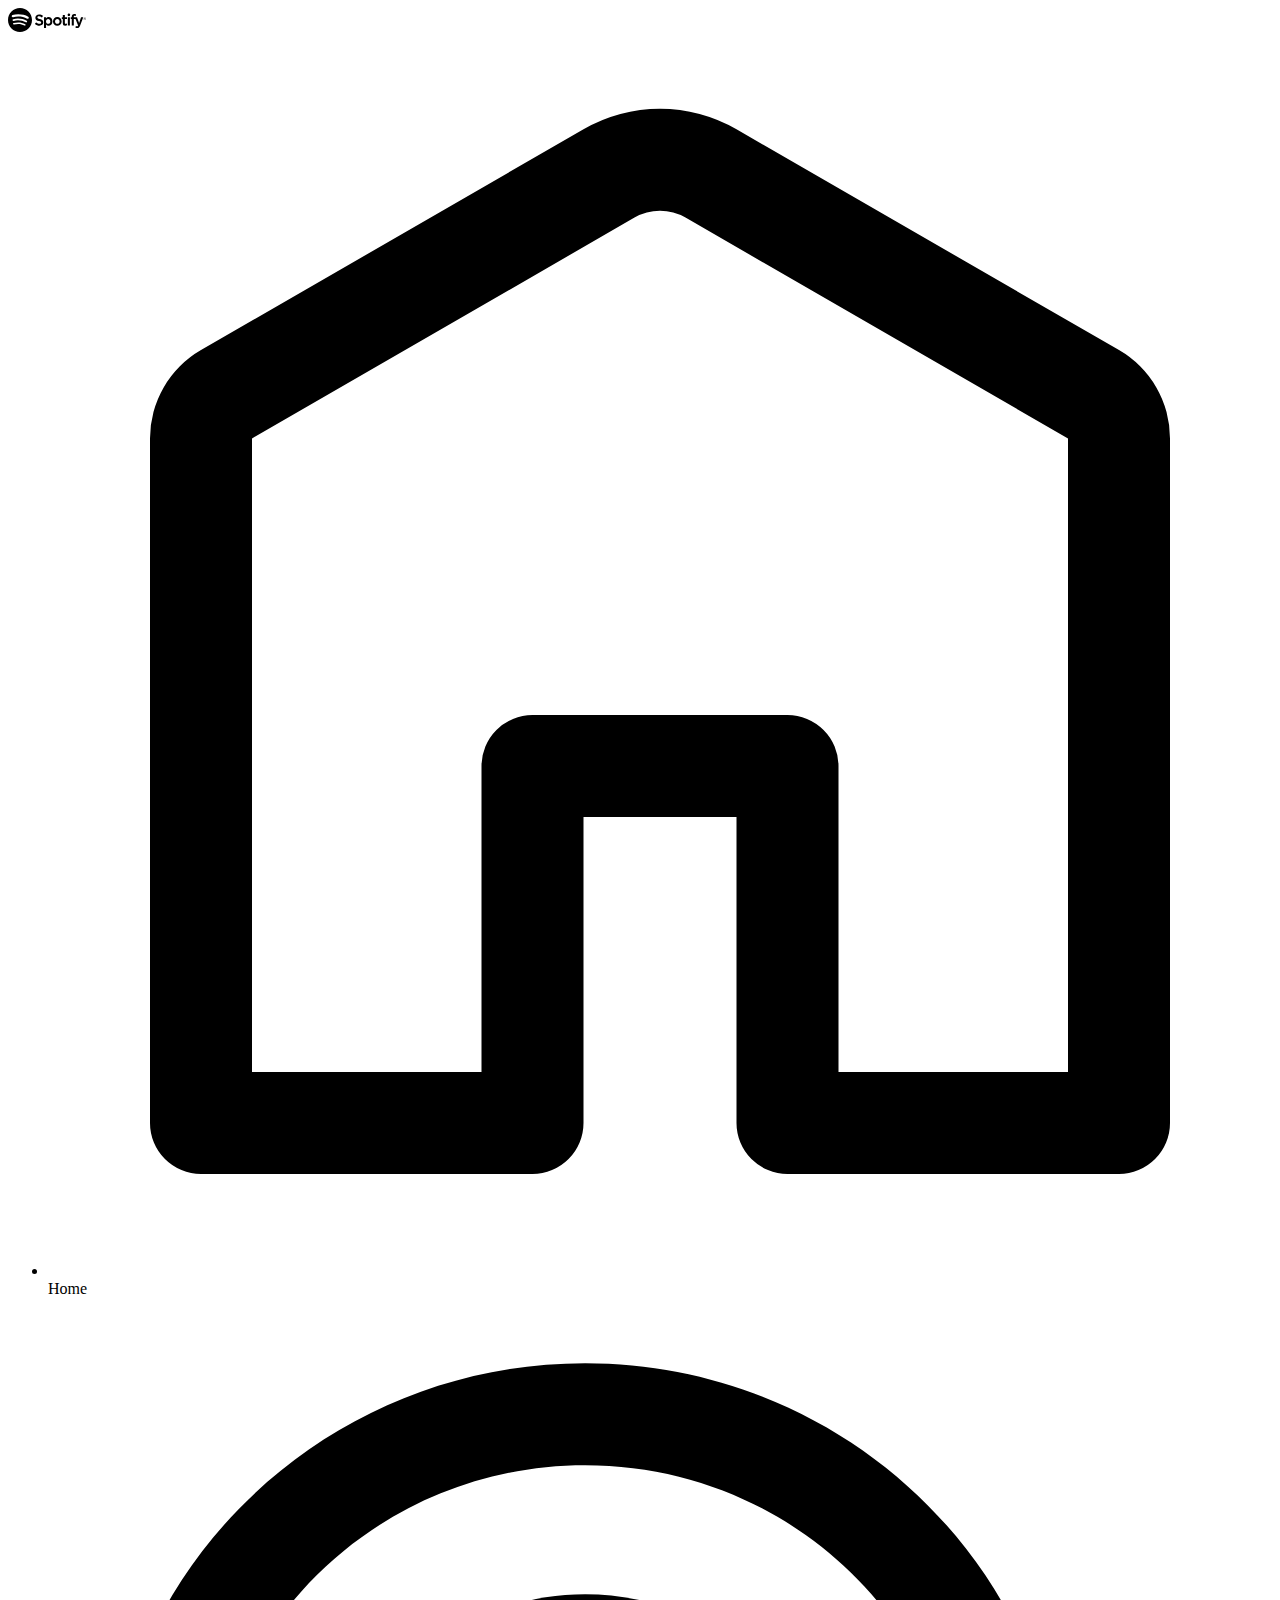
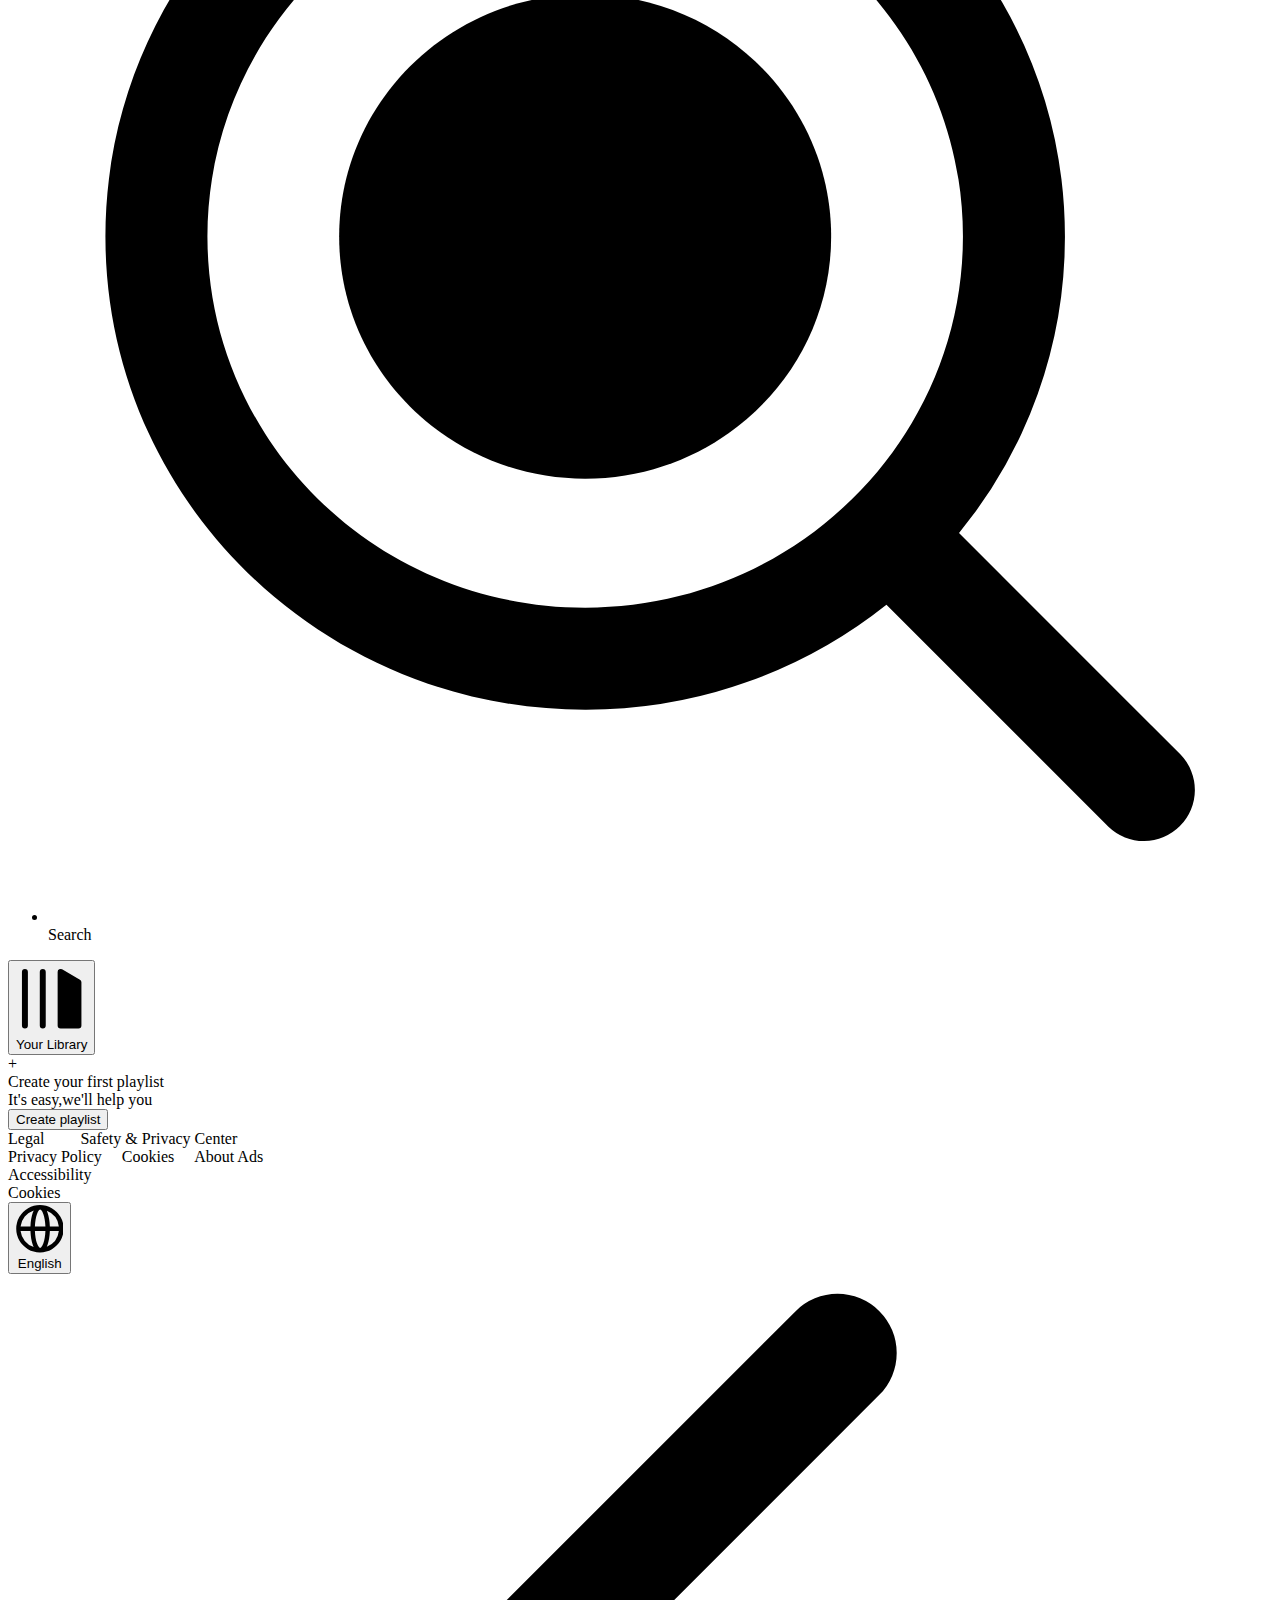
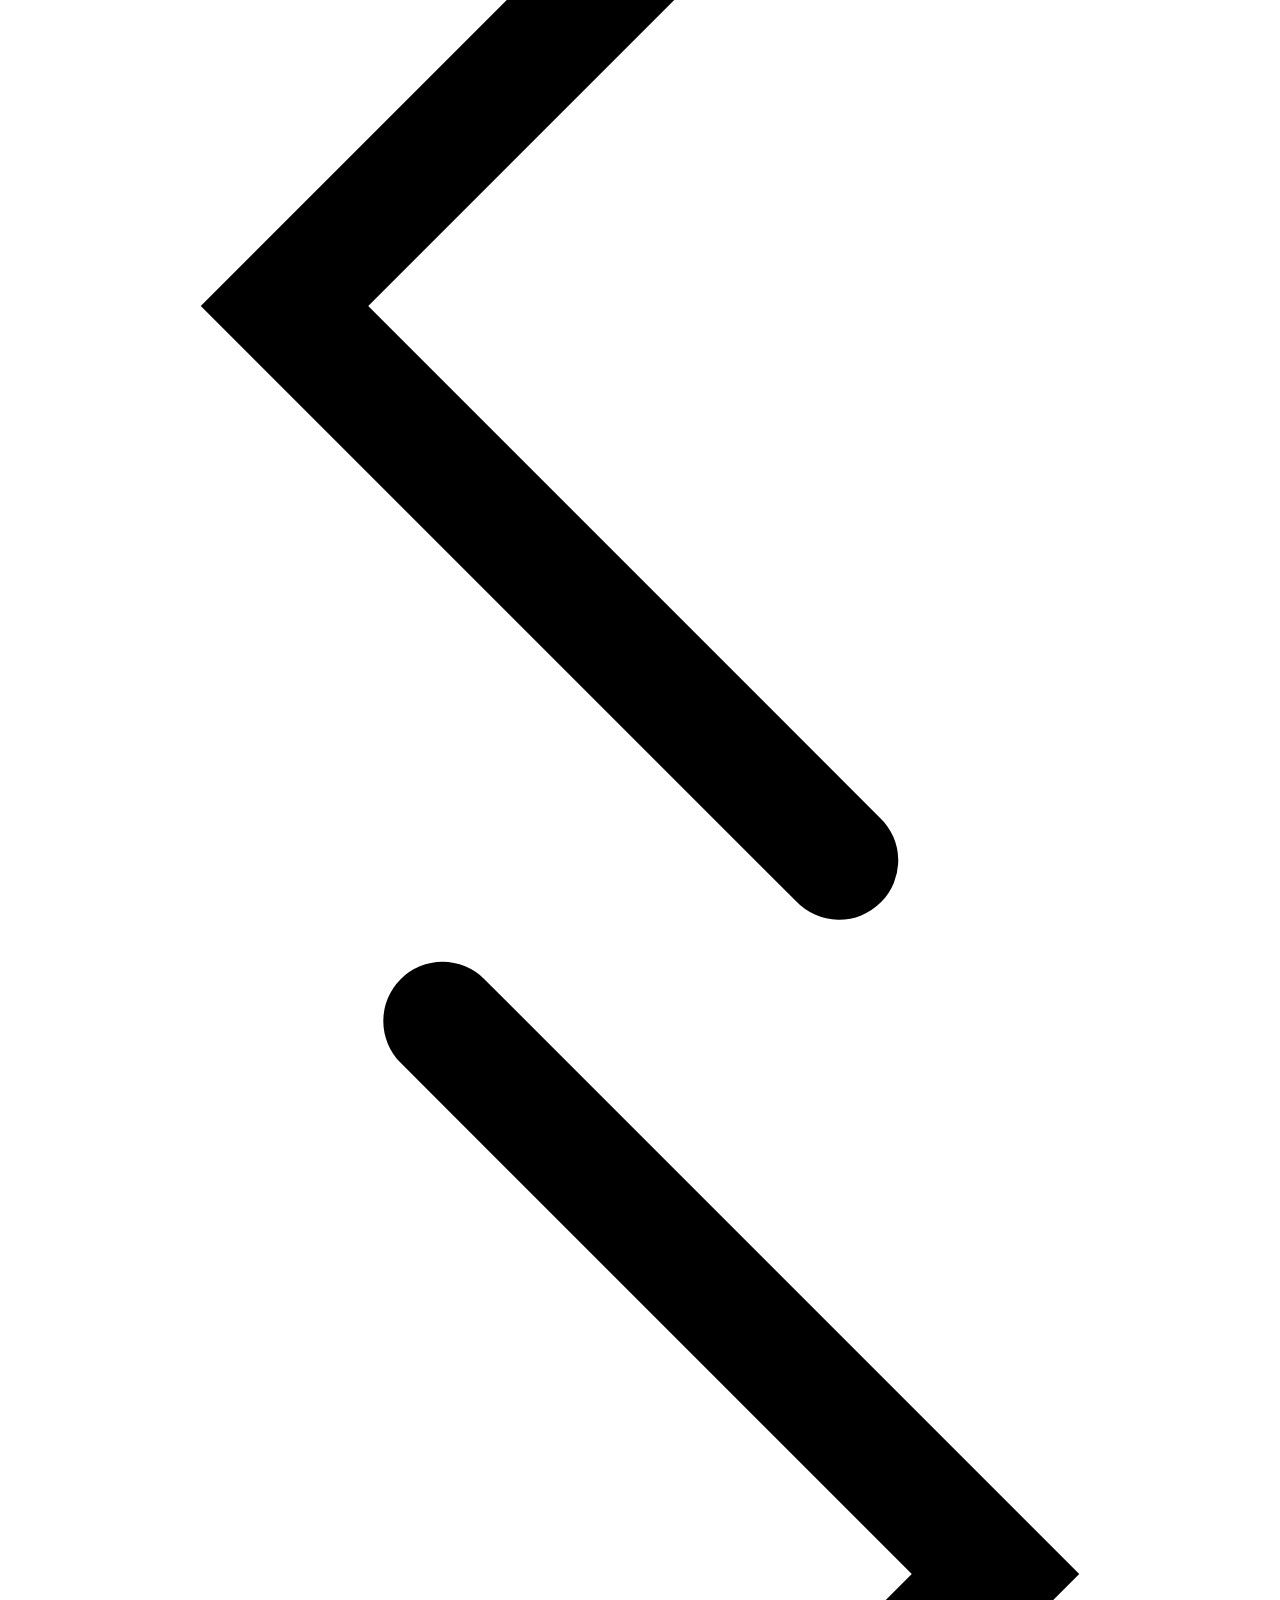
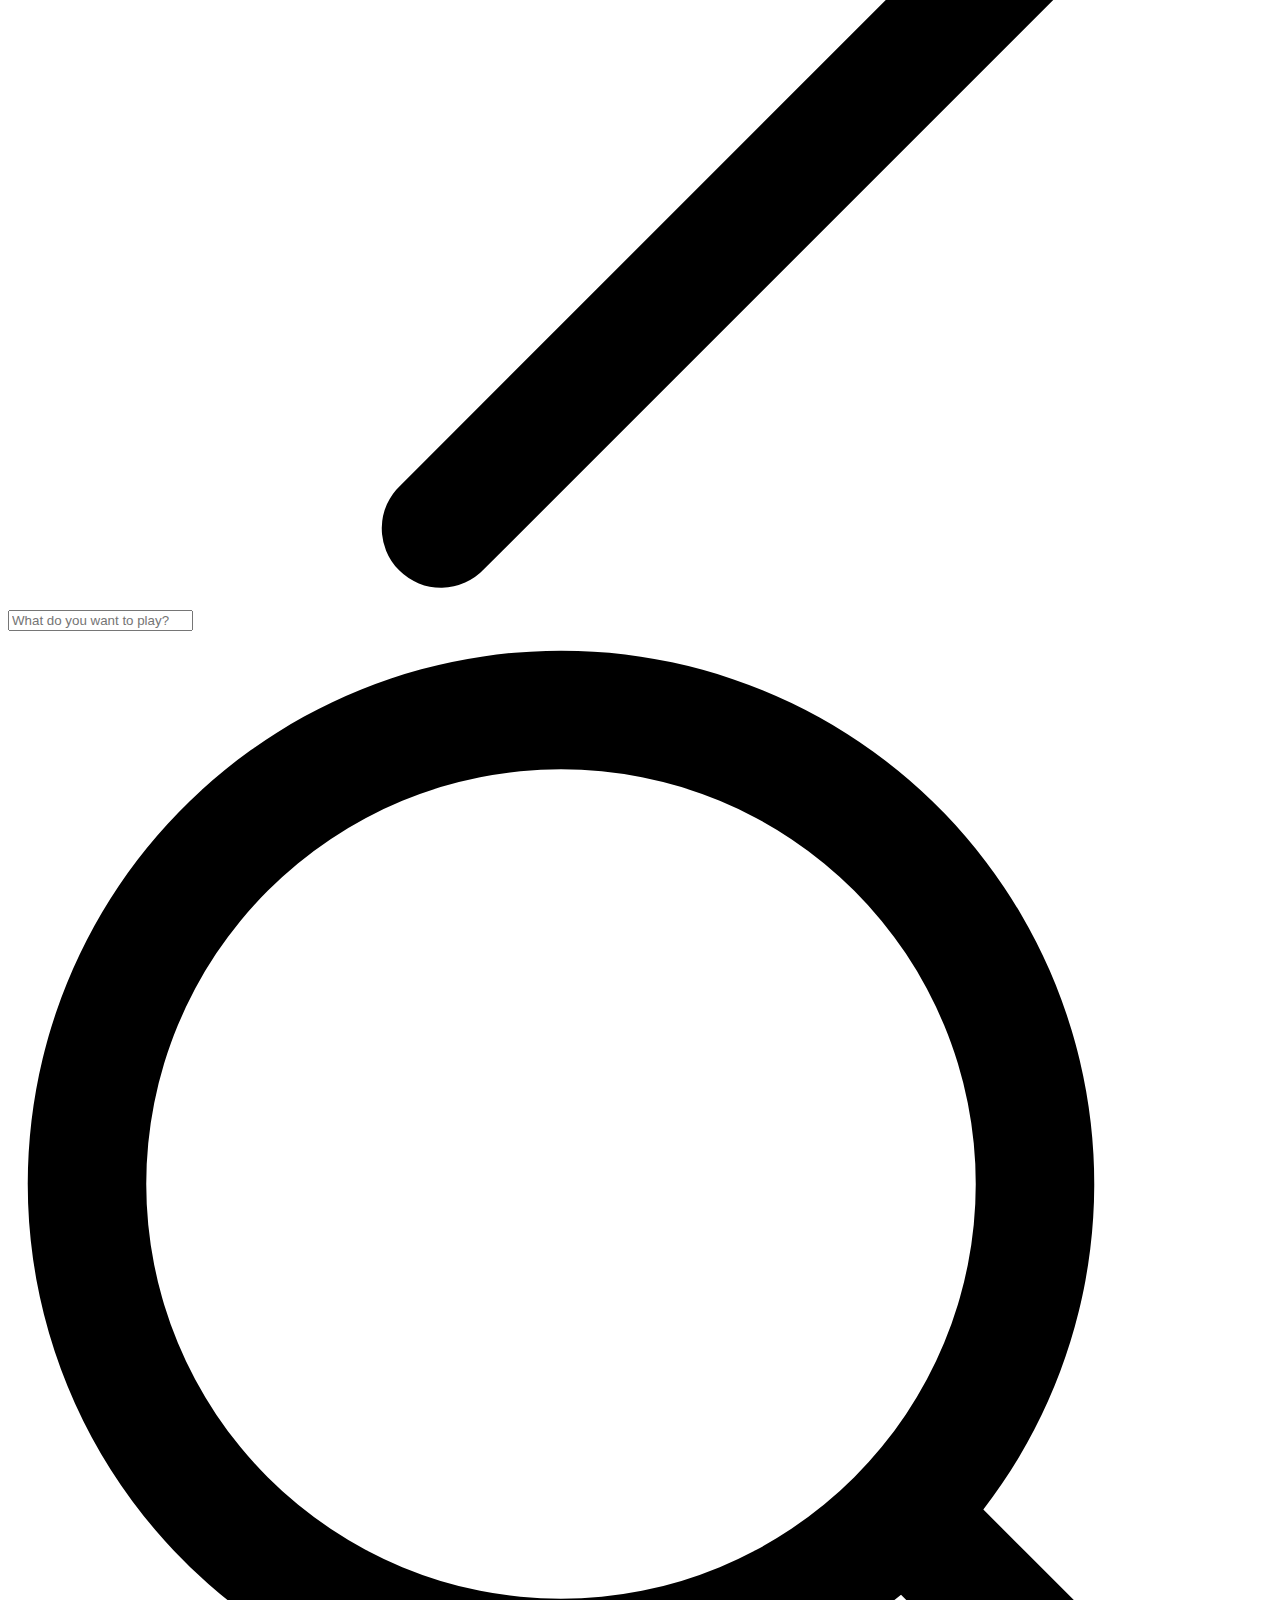
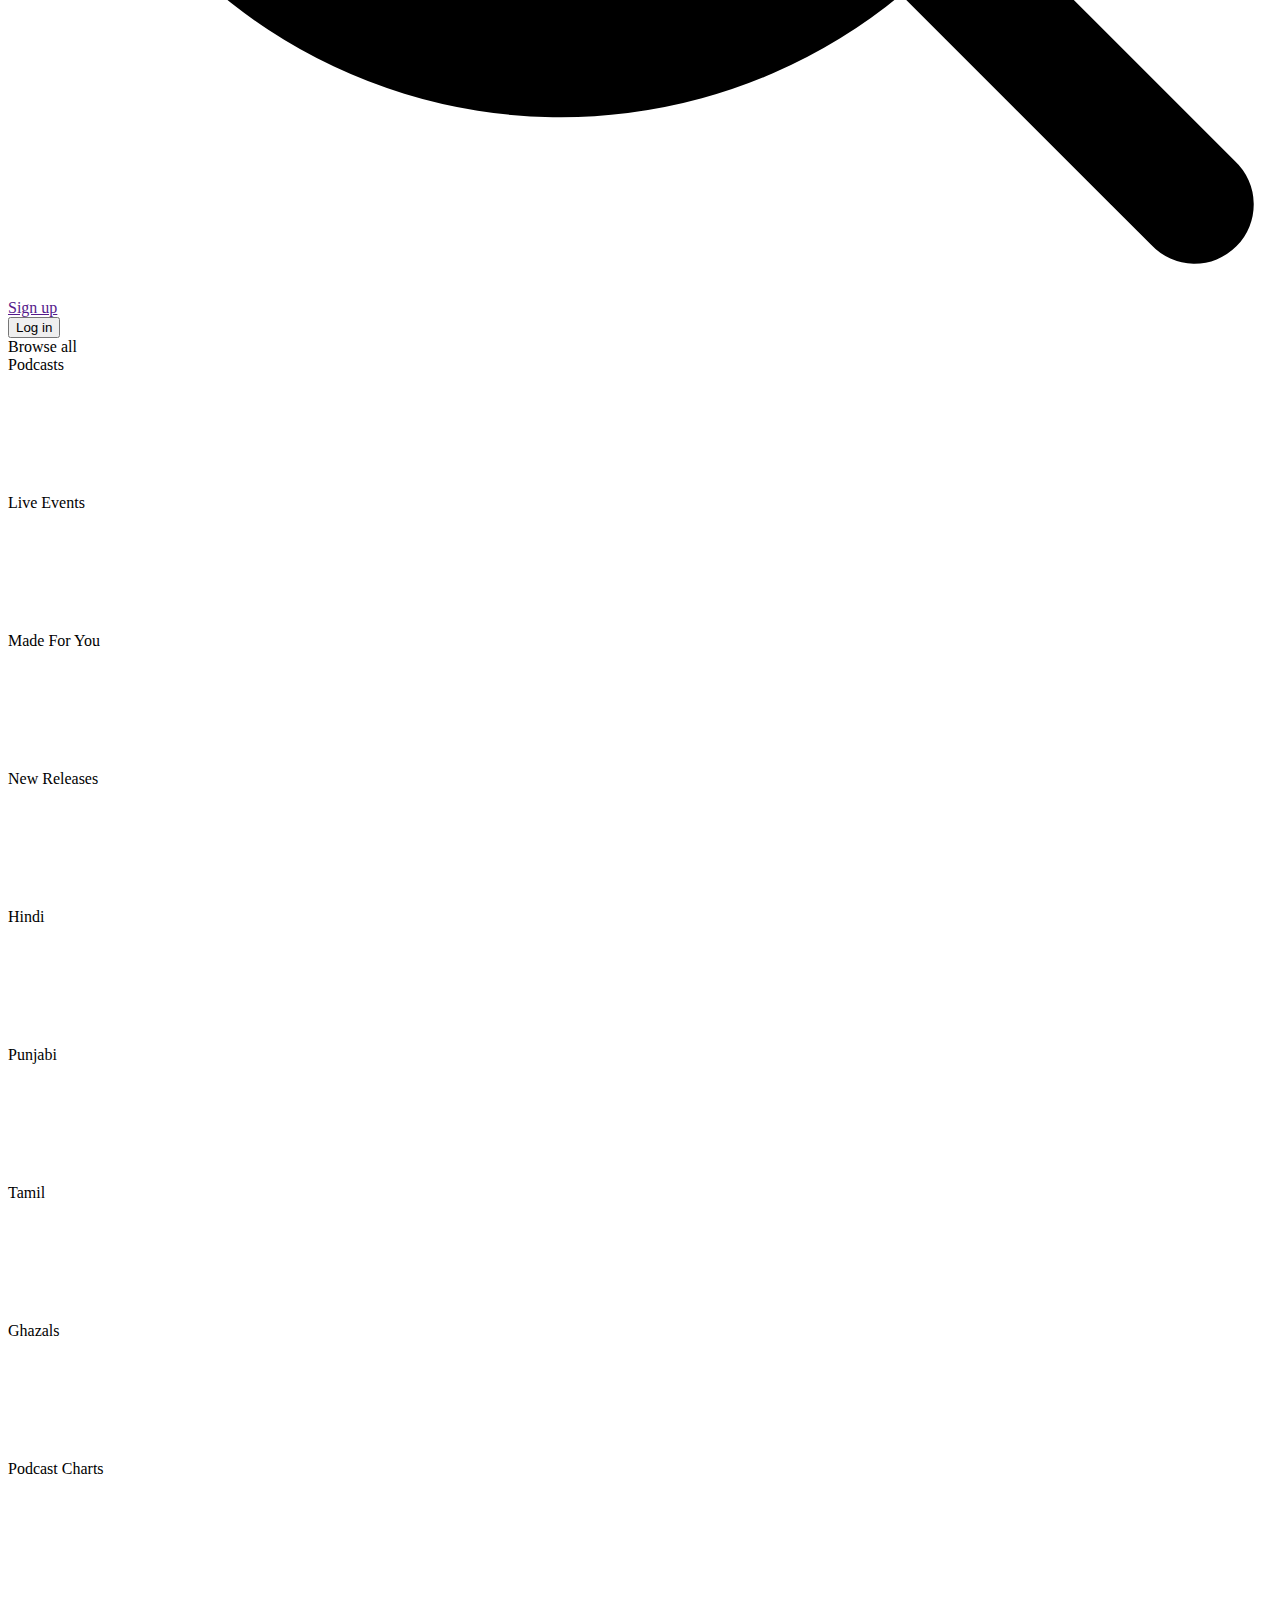
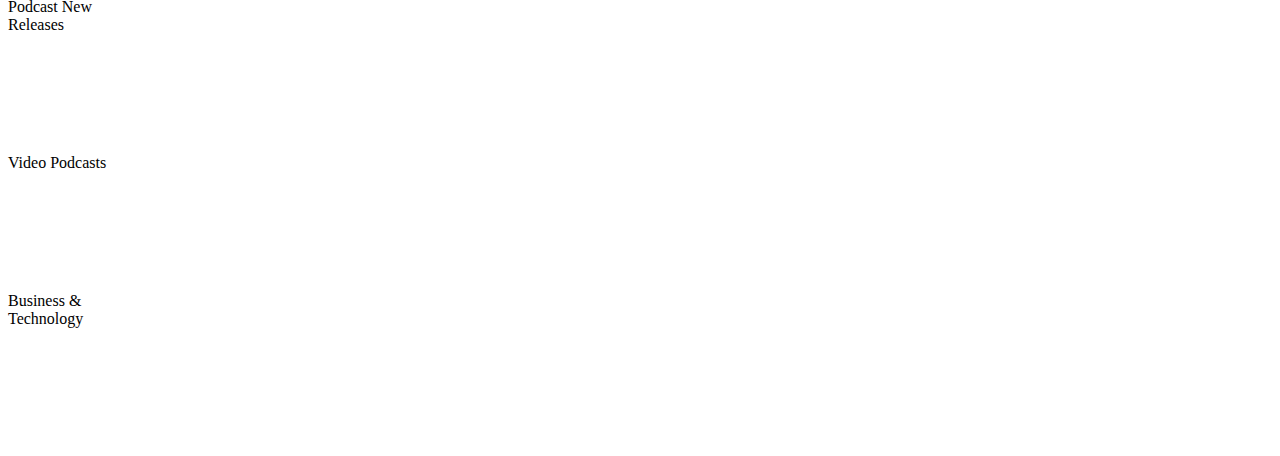
==== index.html @ 62b2692e "Update and rename spotify.html to index.html" ====
<!DOCTYPE html>
<html lang="en">
<head>
  <meta charset="UTF-8">
  <meta name="viewport" content="width=device-width, initial-scale=1.0">
  <title>Spotify - Search</title>
  <link rel="stylesheet" href="spotify.css">
  <link rel="icon" href="https://open.spotifycdn.com/cdn/images/favicon32.b64ecc03.png">
</head>
<body>
  <div class="main">
    <div class="main1">
      <div class="home">
        <div class="h1"><svg role="img" viewBox="0 0 78 24" aria-label="Spotify" aria-hidden="false" height="24" data-encore-id="logoSpotify" class="Svg-sc-6c3c1v-0 dDJltW"><title>Spotify</title><path d="M31.8234 11.0782C29.8042 10.5836 29.4444 10.2376 29.4444 9.50832C29.4444 8.8202 30.077 8.35677 31.0159 8.35677C31.9262 8.35677 32.8296 8.70885 33.7765 9.43308C33.8051 9.45515 33.8407 9.46318 33.8763 9.45816C33.8937 9.45541 33.9104 9.4491 33.9253 9.43962C33.9403 9.43013 33.9532 9.41767 33.9633 9.40299L34.9496 7.97659C34.9691 7.9483 34.9774 7.91361 34.9728 7.87941C34.9682 7.84522 34.9511 7.81402 34.9249 7.79203C33.7982 6.86416 32.5291 6.41378 31.0456 6.41378C28.8653 6.41378 27.3422 7.75591 27.3422 9.67684C27.3422 11.7372 28.6567 12.4654 30.927 13.0292C32.8592 13.4856 33.1854 13.8688 33.1854 14.5529C33.1854 15.3102 32.5262 15.7817 31.4647 15.7817C30.2855 15.7817 29.3239 15.3744 28.2485 14.4185C28.2354 14.4066 28.22 14.3975 28.2033 14.3918C28.1866 14.3861 28.169 14.3839 28.1515 14.3853C28.1339 14.3867 28.1168 14.3917 28.1012 14.4C28.0856 14.4083 28.0719 14.4197 28.0607 14.4335L26.9547 15.7837C26.9322 15.8106 26.921 15.8454 26.9234 15.8806C26.9258 15.9158 26.9416 15.9487 26.9676 15.9722C28.2199 17.1188 29.7587 17.7236 31.4192 17.7236C33.7695 17.7236 35.2877 16.4066 35.2877 14.3683C35.2877 12.645 34.2845 11.6921 31.8234 11.0782ZM42.31 13.3873C42.31 14.8418 41.4363 15.8579 40.185 15.8579C38.9496 15.8579 38.0165 14.7966 38.0165 13.3873C38.0165 11.9789 38.9486 10.9177 40.186 10.9177C41.4165 10.9177 42.31 11.9559 42.31 13.3873ZM40.6041 9.03385C39.5861 9.03385 38.7499 9.44613 38.061 10.2897V9.3408C38.0613 9.30506 38.0476 9.27066 38.023 9.2451C37.9984 9.21955 37.9648 9.20491 37.9296 9.20438H36.1209C36.1033 9.20451 36.086 9.20814 36.0699 9.21507C36.0537 9.222 36.0391 9.23208 36.0268 9.24475C36.0145 9.25742 36.0048 9.27242 35.9982 9.2889C35.9916 9.30538 35.9883 9.32302 35.9884 9.3408V19.8873C35.9884 19.9626 36.0477 20.0237 36.1209 20.0237H37.9296C37.9648 20.0232 37.9984 20.0086 38.023 19.983C38.0476 19.9575 38.0613 19.9231 38.061 19.8873V16.5581C38.7509 17.3515 39.5861 17.7387 40.6041 17.7387C42.4968 17.7387 44.4123 16.2441 44.4123 13.3873C44.4123 10.5295 42.4968 9.03385 40.6041 9.03385ZM49.3235 15.8729C48.0267 15.8729 47.0502 14.8046 47.0502 13.3873C47.0502 11.9649 47.9931 10.9317 49.2938 10.9317C50.5985 10.9317 51.5819 12.001 51.5819 13.4194C51.5819 14.8408 50.6331 15.8729 49.3235 15.8729ZM49.3235 9.03486C46.8862 9.03486 44.9766 10.9608 44.9766 13.4184C44.9766 15.8499 46.8733 17.7557 49.2938 17.7557C51.739 17.7557 53.6545 15.8368 53.6545 13.3873C53.6545 10.9468 51.7529 9.03385 49.3235 9.03385V9.03486ZM58.8592 9.20438H56.8697V7.11795C56.8699 7.10013 56.8667 7.08243 56.8601 7.06589C56.8536 7.04935 56.8439 7.0343 56.8316 7.0216C56.8192 7.00891 56.8046 6.99883 56.7884 6.99195C56.7722 6.98507 56.7548 6.98152 56.7372 6.98153H54.9285C54.8935 6.98205 54.86 6.99655 54.8354 7.02189C54.8108 7.04723 54.797 7.08137 54.797 7.11694V9.20438H53.9273C53.9098 9.20451 53.8925 9.20815 53.8764 9.21509C53.8604 9.22203 53.8458 9.23213 53.8336 9.24481C53.8213 9.25749 53.8117 9.2725 53.8052 9.28898C53.7988 9.30545 53.7956 9.32306 53.7958 9.3408V10.9357C53.7958 11.0099 53.8551 11.0711 53.9273 11.0711H54.797V15.1969C54.797 16.864 55.6055 17.7096 57.2008 17.7096C57.8491 17.7096 58.3868 17.5722 58.8948 17.2763C58.9152 17.2644 58.9322 17.2474 58.944 17.2268C58.9558 17.2061 58.962 17.1827 58.962 17.1589V15.6402C58.962 15.6171 58.9561 15.5944 58.9451 15.5743C58.934 15.5541 58.9181 15.5371 58.8988 15.5249C58.8797 15.5128 58.8578 15.5059 58.8353 15.5048C58.8128 15.5038 58.7904 15.5086 58.7703 15.5188C58.4214 15.6994 58.0853 15.7817 57.7088 15.7817C57.1286 15.7817 56.8687 15.5108 56.8687 14.906V11.0701H58.8592C58.8768 11.07 58.8941 11.0664 58.9102 11.0594C58.9264 11.0525 58.941 11.0424 58.9533 11.0298C58.9656 11.0171 58.9753 11.0021 58.9819 10.9856C58.9885 10.9691 58.9918 10.9515 58.9917 10.9337V9.33879C58.9918 9.32106 58.9885 9.30347 58.9819 9.28705C58.9753 9.27062 58.9655 9.25569 58.9532 9.2431C58.9409 9.23051 58.9263 9.22052 58.9101 9.2137C58.894 9.20689 58.8767 9.20338 58.8592 9.20338V9.20438ZM65.7926 9.21241V8.95662C65.7926 8.20229 66.0743 7.86525 66.7069 7.86525C67.0834 7.86525 67.3869 7.94249 67.7259 8.05885C67.7458 8.06532 67.7669 8.06688 67.7876 8.06339C67.8082 8.0599 67.8277 8.05146 67.8445 8.03879C67.8617 8.02619 67.8757 8.0096 67.8853 7.99041C67.8949 7.97122 67.8999 7.94998 67.8998 7.92845V6.36563C67.9001 6.33654 67.891 6.30815 67.8741 6.28466C67.8572 6.26118 67.8333 6.24384 67.8059 6.23523C67.3194 6.08322 66.8126 6.00877 66.3036 6.01455C64.6333 6.01455 63.7497 6.97952 63.7497 8.80314V9.19635H62.8809C62.8457 9.19662 62.812 9.211 62.7872 9.23637C62.7624 9.26174 62.7485 9.29603 62.7485 9.33177V10.9347C62.7485 11.0099 62.8078 11.0711 62.8809 11.0711H63.7507V17.4348C63.7507 17.51 63.809 17.5702 63.8821 17.5702H65.6908C65.763 17.5702 65.8223 17.51 65.8223 17.4348V11.0701H67.5114L70.098 17.4317C69.8044 18.1008 69.5148 18.2342 69.1214 18.2342C68.8022 18.2342 68.4671 18.1359 68.1232 17.9433C68.1073 17.9346 68.0898 17.9292 68.0718 17.9275C68.0538 17.9257 68.0357 17.9277 68.0184 17.9333C68.0012 17.9395 67.9854 17.9491 67.9719 17.9617C67.9585 17.9743 67.9478 17.9896 67.9403 18.0065L67.3276 19.3858C67.3133 19.4168 67.3112 19.4522 67.3217 19.4848C67.3321 19.5174 67.3544 19.5447 67.3839 19.5613C67.9715 19.9033 68.6389 20.0787 69.3162 20.0689C70.6504 20.0689 71.3888 19.4309 72.0401 17.7136L75.1772 9.39697C75.1851 9.37633 75.1879 9.35406 75.1855 9.33206C75.1831 9.31005 75.1755 9.28896 75.1633 9.27058C75.1514 9.25244 75.1352 9.23756 75.1162 9.22724C75.0973 9.21693 75.0761 9.21149 75.0546 9.2114H73.1718C73.1441 9.21153 73.1172 9.22039 73.0947 9.23674C73.0722 9.25309 73.0553 9.27614 73.0462 9.30268L71.1179 14.9541L69.0058 9.29867C68.9965 9.27304 68.9797 9.25092 68.9576 9.23531C68.9355 9.21971 68.9092 9.21136 68.8823 9.2114H65.7926V9.21241ZM61.7729 9.20438H59.9642C59.929 9.20491 59.8954 9.21955 59.8708 9.2451C59.8462 9.27066 59.8325 9.30506 59.8328 9.3408V17.4348C59.8328 17.51 59.8921 17.5702 59.9652 17.5702H61.7739C61.8461 17.5702 61.9054 17.51 61.9054 17.4348V9.3398C61.9054 9.30406 61.8915 9.26976 61.8666 9.2444C61.8418 9.21903 61.8082 9.20464 61.7729 9.20438ZM60.8775 5.51902C60.5318 5.52114 60.2011 5.6624 59.958 5.91179C59.7148 6.16117 59.5792 6.49829 59.5807 6.84912C59.5798 7.023 59.6127 7.19536 59.6774 7.35636C59.7421 7.51736 59.8375 7.66384 59.958 7.78745C60.0785 7.91105 60.2218 8.00936 60.3797 8.07675C60.5377 8.14414 60.7071 8.1793 60.8785 8.18022C61.2243 8.1781 61.5552 8.0367 61.7983 7.7871C62.0415 7.53749 62.177 7.20012 62.1752 6.84912C62.1752 6.11385 61.5931 5.51902 60.8775 5.51902ZM76.7951 10.0099H76.464V10.4432H76.7951C76.9602 10.4432 77.059 10.3599 77.059 10.2265C77.059 10.0851 76.9602 10.0099 76.7951 10.0099ZM77.0096 10.6278L77.3704 11.1454H77.0659L76.7427 10.6709H76.464V11.1454H76.21V9.77414H76.805C77.1154 9.77414 77.3199 9.93764 77.3199 10.2115C77.3243 10.3067 77.2956 10.4005 77.2389 10.4765C77.1822 10.5526 77.1011 10.6061 77.0096 10.6278ZM76.7279 9.31873C76.0756 9.31873 75.5824 9.85037 75.5824 10.5014C75.5824 11.1514 76.0726 11.676 76.721 11.676C77.3733 11.676 77.8675 11.1444 77.8675 10.4934C77.8675 9.84335 77.3763 9.31873 76.7279 9.31873ZM76.721 11.8064C76.5529 11.806 76.3865 11.7719 76.2315 11.706C76.0764 11.6401 75.9357 11.5437 75.8175 11.4224C75.6993 11.3012 75.6058 11.1573 75.5426 10.9993C75.4794 10.8412 75.4475 10.672 75.449 10.5014C75.449 9.78517 76.0123 9.18833 76.7279 9.18833C76.896 9.18872 77.0624 9.22285 77.2174 9.28874C77.3725 9.35464 77.5132 9.451 77.6314 9.57229C77.7496 9.69358 77.8431 9.8374 77.9063 9.99547C77.9696 10.1535 78.0014 10.3228 77.9999 10.4934C77.9999 11.2096 77.4366 11.8074 76.721 11.8074V11.8064Z M19.0985 10.6382C15.2302 8.34115 8.85004 8.13001 5.15734 9.25061C4.56443 9.4307 3.93745 9.09586 3.75774 8.50285C3.57803 7.90967 3.91237 7.283 4.50579 7.10274C8.74454 5.81575 15.7911 6.06437 20.244 8.70775C20.7776 9.02438 20.9524 9.71333 20.6363 10.2458C20.3199 10.7793 19.6303 10.9549 19.0985 10.6382ZM17.6847 14.3488C14.4602 12.3664 9.54258 11.7923 5.72724 12.9502C5.23257 13.0996 4.71006 12.8208 4.55976 12.327C4.41084 11.8322 4.68965 11.3109 5.1838 11.1605C9.54206 9.83755 14.9602 10.4784 18.6638 12.7544C19.1038 13.0254 19.2424 13.6014 18.9717 14.0407C18.7003 14.481 18.1247 14.6191 17.6847 14.3488ZM16.475 17.5571C13.657 15.8349 10.1104 15.446 5.93306 16.4002C5.53058 16.4923 5.12966 16.2401 5.03782 15.8377C4.94546 15.4352 5.19677 15.0339 5.60011 14.9421C10.1715 13.8972 14.0923 14.3469 17.2554 16.2796C17.6079 16.4949 17.7191 16.9557 17.5034 17.3084C17.2879 17.6619 16.8275 17.7727 16.475 17.5571ZM0 11.9998C0 18.6277 5.37285 24 12 24C18.6277 24 24 18.6277 24 11.9998C24 5.37264 18.6277 0 12 0C5.37285 0 0 5.37264 0 11.9998Z"></path></svg></div>
        <ul>
          <li><div class="h2"><svg data-encore-id="icon" role="img" aria-hidden="true" class="Svg-sc-ytk21e-0 bneLcE home-icon QbaKKdcHNA2x3_YJvpYu" viewBox="0 0 24 24"><path d="M12.5 3.247a1 1 0 0 0-1 0L4 7.577V20h4.5v-6a1 1 0 0 1 1-1h5a1 1 0 0 1 1 1v6H20V7.577l-7.5-4.33zm-2-1.732a3 3 0 0 1 3 0l7.5 4.33a2 2 0 0 1 1 1.732V21a1 1 0 0 1-1 1h-6.5a1 1 0 0 1-1-1v-6h-3v6a1 1 0 0 1-1 1H3a1 1 0 0 1-1-1V7.577a2 2 0 0 1 1-1.732l7.5-4.33z"></path></svg> <span>Home</span></div></li>
          <li><div class="h3"><svg data-encore-id="icon" role="img" aria-hidden="true" class="Svg-sc-ytk21e-0 bneLcE search-active-icon QbaKKdcHNA2x3_YJvpYu" viewBox="0 0 24 24"><path d="M15.356 10.558c0 2.623-2.16 4.75-4.823 4.75-2.664 0-4.824-2.127-4.824-4.75s2.16-4.75 4.824-4.75c2.664 0 4.823 2.127 4.823 4.75z"></path><path d="M1.126 10.558c0-5.14 4.226-9.28 9.407-9.28 5.18 0 9.407 4.14 9.407 9.28a9.157 9.157 0 0 1-2.077 5.816l4.344 4.344a1 1 0 0 1-1.414 1.414l-4.353-4.353a9.454 9.454 0 0 1-5.907 2.058c-5.18 0-9.407-4.14-9.407-9.28zm9.407-7.28c-4.105 0-7.407 3.274-7.407 7.28s3.302 7.279 7.407 7.279 7.407-3.273 7.407-7.28c0-4.005-3.302-7.278-7.407-7.278z"></path></svg> <span>Search</span></div></li>
        </ul>
      </div>
      
      <div class="lib">
        <div class="b1"><button class="b1"><svg data-encore-id="icon" role="img" aria-hidden="true" viewBox="0 0 24 24" class="s1"><path d="M3 22a1 1 0 0 1-1-1V3a1 1 0 0 1 2 0v18a1 1 0 0 1-1 1zM15.5 2.134A1 1 0 0 0 14 3v18a1 1 0 0 0 1 1h6a1 1 0 0 0 1-1V6.464a1 1 0 0 0-.5-.866l-6-3.464zM9 2a1 1 0 0 0-1 1v18a1 1 0 1 0 2 0V3a1 1 0 0 0-1-1z"></path></svg>Your Library</button></div>
        <div class="plus"><span>+</span></div>
      </div>
      
      <div class="create"> 
        <div class="createin">
          <div class="sp1">Create your first playlist</div>
          <div class="sp2">It's easy,we'll help you</div>
          <button class="btn1">Create playlist</button>
        </div>
        
        <div class="links">
          <div>Legal &nbsp;&nbsp;&nbsp;&nbsp;&nbsp;&nbsp;&nbsp;&nbsp;Safety & Privacy Center</div>
          <div>Privacy Policy &nbsp;&nbsp;&nbsp;&nbsp;Cookies &nbsp;&nbsp;&nbsp;&nbsp;About Ads</div>
          <div>Accessibility</div>
          <div>Cookies</div>
        </div>
        <div class="btn2"><button><svg data-encore-id="icon" role="img" aria-hidden="true" viewBox="0 0 16 16" class="Svg-sc-ytk21e-0 dYnaPI"><path d="M8.152 16H8a8 8 0 1 1 .152 0zm-.41-14.202c-.226.273-.463.713-.677 1.323-.369 1.055-.626 2.496-.687 4.129h3.547c-.06-1.633-.318-3.074-.687-4.129-.213-.61-.45-1.05-.676-1.323-.194-.235-.326-.285-.385-.296h-.044c-.055.007-.19.052-.391.296zM4.877 7.25c.062-1.771.34-3.386.773-4.624.099-.284.208-.554.329-.806a6.507 6.507 0 0 0-4.436 5.43h3.334zm-3.334 1.5a6.507 6.507 0 0 0 4.436 5.43 7.974 7.974 0 0 1-.33-.806c-.433-1.238-.71-2.853-.772-4.624H1.543zm4.835 0c.061 1.633.318 3.074.687 4.129.214.61.451 1.05.677 1.323.202.244.336.29.391.297l.044-.001c.06-.01.19-.061.385-.296.226-.273.463-.713.676-1.323.37-1.055.626-2.496.687-4.129H6.378zm5.048 0c-.061 1.771-.339 3.386-.772 4.624-.082.235-.171.46-.268.674a6.506 6.506 0 0 0 4.071-5.298h-3.03zm3.031-1.5a6.507 6.507 0 0 0-4.071-5.298c.097.214.186.44.268.674.433 1.238.711 2.853.772 4.624h3.031z"></path></svg> English</button></div>
      </div>
    </div>
    <div class="main2">
      <div class="navbar">
        <div class="sp3">
            <span><svg data-encore-id="icon" role="img" aria-hidden="true" class="Svg-sc-ytk21e-0 cAMMLk IYDlXmBmmUKHveMzIPCF" viewBox="0 0 16 16"><path d="M11.03.47a.75.75 0 0 1 0 1.06L4.56 8l6.47 6.47a.75.75 0 1 1-1.06 1.06L2.44 8 9.97.47a.75.75 0 0 1 1.06 0z"></path></svg></span>
            <span><svg data-encore-id="icon" role="img" aria-hidden="true" class="Svg-sc-ytk21e-0 cAMMLk IYDlXmBmmUKHveMzIPCF" viewBox="0 0 16 16"><path d="M4.97.47a.75.75 0 0 0 0 1.06L11.44 8l-6.47 6.47a.75.75 0 1 0 1.06 1.06L13.56 8 6.03.47a.75.75 0 0 0-1.06 0z"></path></svg></span></div>
          <div class="input"><input type="text" placeholder="What do you want to play?"><svg data-encore-id="icon" role="img" aria-hidden="true" class="Svg-sc-ytk21e-0 dYnaPI oL_QO4urQFvjTy5NwIyF" viewBox="0 0 16 16"><path d="M7 1.75a5.25 5.25 0 1 0 0 10.5 5.25 5.25 0 0 0 0-10.5zM.25 7a6.75 6.75 0 1 1 12.096 4.12l3.184 3.185a.75.75 0 1 1-1.06 1.06L11.304 12.2A6.75 6.75 0 0 1 .25 7z"></path></svg></div>
          <div class="a"><a href="">Sign up</a></div>
          <div class="btn3"><button>Log in</button></div>
        </div>
      <div class="browse">
        <div class="txt">Browse all</div>
        <div class="img">
          <div class="img1" id="i0"><div class="i1">Podcasts</div><img height="116px" width="116px" aria-hidden="false" draggable="false" loading="lazy" src="https://i.scdn.co/image/ab6765630000ba8a81f07e1ead0317ee3c285bfa" alt="" class="mMx2LUixlnN_Fu45JpFB WDC2Yzs811n7JCYtYQzc Yn2Ei5QZn19gria6LjZj"></div>
          <div class="img1" id="i1"><div class="i1">Live Events</div><img height="116px" width="116px" aria-hidden="false" draggable="false" loading="lazy" src="https://concerts.spotifycdn.com/images/live-events_category-image.jpg" alt="" class="mMx2LUixlnN_Fu45JpFB WDC2Yzs811n7JCYtYQzc Yn2Ei5QZn19gria6LjZj"></div>
          <div class="img1" id="i2"><div class="i1">Made For You</div><img height="116px" width="116px" aria-hidden="false" draggable="false" loading="lazy" src="https://t.scdn.co/images/ea364e99656e46a096ea1df50f581efe" alt="" class="mMx2LUixlnN_Fu45JpFB WDC2Yzs811n7JCYtYQzc Yn2Ei5QZn19gria6LjZj"></div>
          <div class="img1" id="i3"><div class="i1">New Releases</div><img height="116px" width="116px" aria-hidden="false" draggable="false" loading="lazy" src="https://i.scdn.co/image/ab67fb8200005caf194fec0fdc197fb9e4fe8e64" alt="" class="mMx2LUixlnN_Fu45JpFB WDC2Yzs811n7JCYtYQzc Yn2Ei5QZn19gria6LjZj"></div>
          <div class="img1" id="i4"><div class="i1">Hindi</div><img height="116px" width="116px" aria-hidden="false" draggable="false" loading="lazy" src="https://i.scdn.co/image/ab67fb8200005caff5976b97bcf10d98acbae2cd" alt="" class="mMx2LUixlnN_Fu45JpFB WDC2Yzs811n7JCYtYQzc Yn2Ei5QZn19gria6LjZj"></div>
          <div class="img1" id="i5"><div class="i1">Punjabi</div><img height="116px" width="116px" aria-hidden="false" draggable="false" loading="lazy" src="https://i.scdn.co/image/ab67fb8200005caf4f1aa71a9cdcffdf8430c070" alt="" class="mMx2LUixlnN_Fu45JpFB WDC2Yzs811n7JCYtYQzc Yn2Ei5QZn19gria6LjZj"></div>
          <div class="img1" id="i6"><div class="i1">Tamil</div><img height="116px" width="116px" aria-hidden="false" draggable="false" loading="lazy" src="https://i.scdn.co/image/ab67fb8200005cafba18eef6131d1a2f05d078f8" alt="" class="mMx2LUixlnN_Fu45JpFB WDC2Yzs811n7JCYtYQzc Yn2Ei5QZn19gria6LjZj"></div>
          <div class="img1" id="i7"><div class="i1">Ghazals</div><img height="116px" width="116px" aria-hidden="false" draggable="false" loading="lazy" src="https://i.scdn.co/image/ab67fb8200005caf666a4ae3e6161da7a120ca14" alt="" class="mMx2LUixlnN_Fu45JpFB WDC2Yzs811n7JCYtYQzc Yn2Ei5QZn19gria6LjZj"></div>
          <div class="img1" id="i8"><div class="i1">Podcast Charts</div><img height="116px" width="116px" aria-hidden="false" draggable="false" loading="lazy" src="https://t.scdn.co/images/7262179db37c498480ef06bfacb60310.jpeg" alt="" class="mMx2LUixlnN_Fu45JpFB WDC2Yzs811n7JCYtYQzc Yn2Ei5QZn19gria6LjZj"></div>
          <div class="img1" id="i9"><div class="i1">Podcast New <br> Releases</div><img height="116px" width="116px" aria-hidden="false" draggable="false" loading="lazy" src="https://t.scdn.co/images/209c867f5bb34076b0dcc9deeb1868e6" alt="" class="mMx2LUixlnN_Fu45JpFB WDC2Yzs811n7JCYtYQzc Yn2Ei5QZn19gria6LjZj"></div>
          <div class="img1" id="i10"><div class="i1">Video Podcasts</div><img height="116px" width="116px" aria-hidden="false" draggable="false" loading="lazy" src="https://i.scdn.co/image/9af79fd06e34dea3cd27c4e1cd6ec7343ce20af4" alt="" class="mMx2LUixlnN_Fu45JpFB WDC2Yzs811n7JCYtYQzc Yn2Ei5QZn19gria6LjZj"></div>
          <div class="img1" id="i11"><div class="i1">Business & <br> Technology</div><img height="116px" width="116px" aria-hidden="false" draggable="false" loading="lazy" src="https://i.scdn.co/image/e227cd9674618024276c65f1213fb05af34cf512" alt="" class="mMx2LUixlnN_Fu45JpFB WDC2Yzs811n7JCYtYQzc Yn2Ei5QZn19gria6LjZj"></div>
        </div>
      </div>
    </div>
  </div>
</body>
</html>
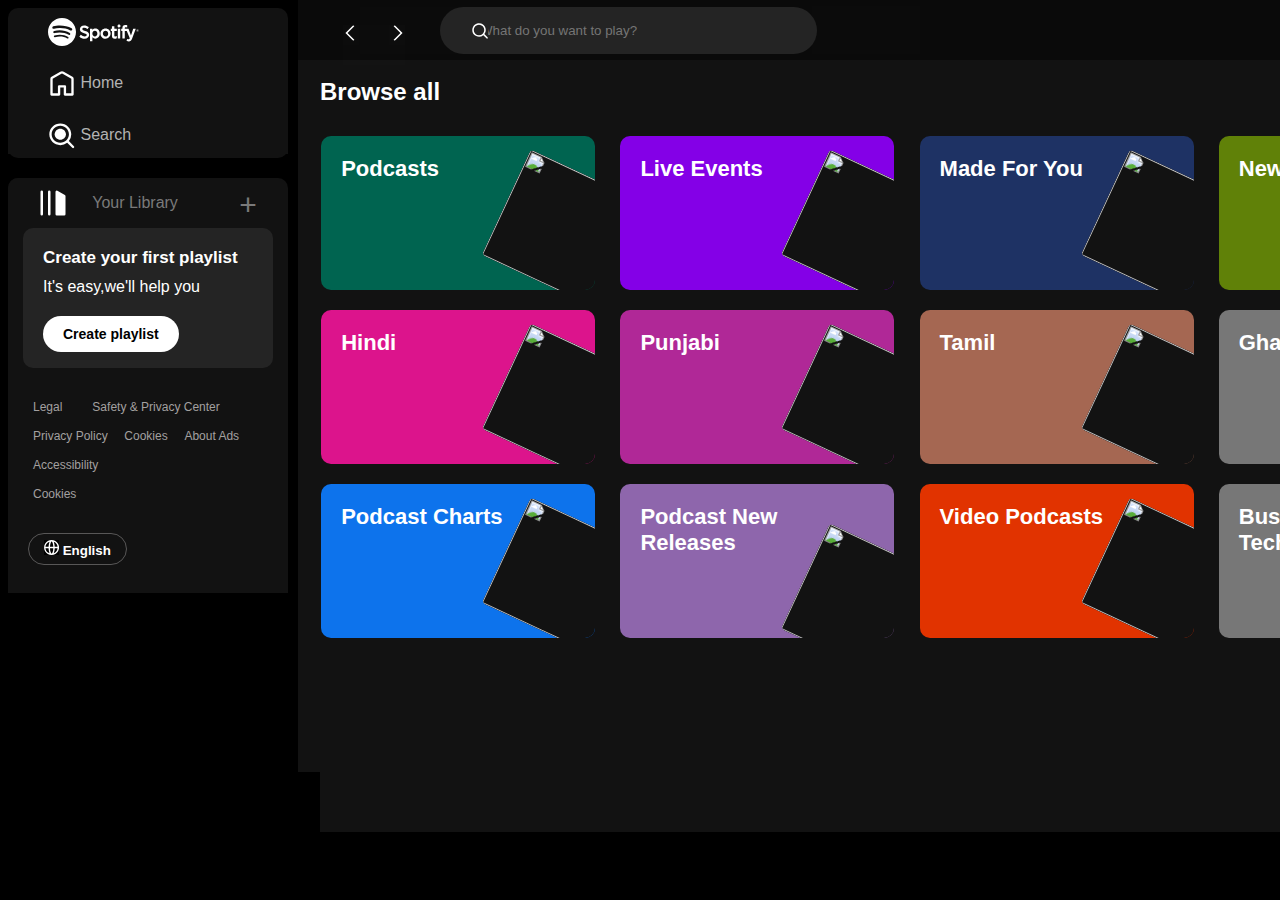
==== commit d77c5fb5: "Update index.html" ====
--- a/index.html
+++ b/index.html
@@ -4,7 +4,7 @@
   <meta charset="UTF-8">
   <meta name="viewport" content="width=device-width, initial-scale=1.0">
   <title>Spotify - Search</title>
-  <link rel="stylesheet" href="spotify.css">
+  <link rel="stylesheet" href="style.css">
   <link rel="icon" href="https://open.spotifycdn.com/cdn/images/favicon32.b64ecc03.png">
 </head>
 <body>
--- a/style.css
+++ b/style.css
@@ -0,0 +1,391 @@
+*{
+  background-color: black;
+  color: white;
+  font-family: Arial, Helvetica, Verdana, Geneva, Tahoma, sans-serif;
+}
+
+* svg{
+  fill: white;
+}
+
+.home{
+  background-color: #121212;
+  height: 150px;
+  width: 280px;
+  fill: white;
+  border-radius: 10px;
+}
+
+.home svg{
+  background-color: #121212;
+  height: 28px;
+  color: #B3B3B3;
+}
+
+.home ul{
+  list-style: none;
+  background-color: #121212;
+}
+
+.home span{
+  position: relative;
+  bottom: 10px;
+}
+
+.home .h2,.h3,span{
+  margin-bottom: 20px;
+  background-color: #121212;
+  color: #b3b3b3;
+}
+
+.home .h1{
+  background-color: #121212;
+  margin-left: 40px;
+  margin-bottom: 30px;
+  position: relative;
+  top: 10px;
+}
+
+.lib{
+  height: 50px;
+  width: 280px;
+  border-radius: 20px;
+  display: flex;
+  justify-content: space-between;
+  align-items: center;
+  margin-top: 20px;
+}
+
+.b1{
+  height: 50px;
+  width: 200px;
+  display: flex;
+  justify-content: space-evenly;
+  align-items: center;
+  outline: none;
+  border: none;
+  font-size: 16px;
+  font-family: 'Lucida Sans', 'Lucida Sans Regular', 'Lucida Grande', 'Lucida Sans Unicode', Geneva, Verdana, sans-serif;
+  color: #7A7A7A;
+  border-radius: 10px 0px 0px 0px;
+}
+
+.b1 .s1{
+  height: 30px;
+  width: 30px;
+}
+
+.lib *{
+  background-color:#121212;
+}
+
+.lib .plus{
+  height: 50px;
+  width: 80px;
+  text-align: center;
+  font-size: 30px;
+  color: #7A7A7A;
+  border-radius: 0px 10px 0px 0px;
+}
+
+.lib span{
+  color: #7A7A7A;
+  position: relative;
+  top: 10px;
+  background-color: #121212;
+}
+
+.create{
+  height: 365px;
+  width: 280px;
+  background-color: #121212;
+  align-items: center;
+  display: flex;
+  flex-direction: column;
+}
+
+.createin *{
+  background-color: #242424;
+}
+
+.createin{
+  height: 100px;
+  width: 210px;
+  background-color: #242424;
+  text-align: left;
+  padding: 20px;
+  border-radius: 10px;
+}
+
+.createin>.sp1{
+  font-weight: 700;
+  font-size: 17px;
+  color: white;
+  height: 10px;
+  margin-bottom: 20px;
+}
+
+.createin>.btn1{
+  background-color: #ffffff;
+  color: #000000;
+  border-radius: 9999px;
+  border: none;
+  font-weight: 700;
+  font-size: 14px;
+  margin: 20px 0px;
+  padding: 10px 20px;
+  text-align: center;
+}
+
+.createin>.btn1:hover{
+  padding: 12px 22px;
+}
+
+.links{
+  width: 270px;
+  margin: 32px 0px;
+  padding: 0px;
+  display: flex;
+  flex-direction: column;
+  gap: 15px;
+  background-color: #121212;
+}
+
+.links *{
+  background-color: #121212;
+  font-size: 12px;
+  color: #a3a0a0;
+  padding: 0px 20px;
+  margin: 0px;
+}
+
+.btn2{
+  background-color: #121212;
+  width: 280px;
+}
+
+.btn2 button{
+  border-radius: 9999px;
+  padding: 6px 15px 6px 15px;
+  border: 0.8px solid rgb(88, 87, 87);
+  outline: none;
+  background-color: #121212;
+  margin-left: 20px;
+  font-weight: 700;
+}
+
+.btn2 svg{
+  fill: white;
+  height: 15px;
+}
+
+.navbar{
+  background-color:  rgb(10, 10, 10);
+  width: 1198px;
+  height: 60px;
+  display: flex;
+  flex-direction: row;
+  align-items: center;
+  fill: white;
+  position: fixed;
+  z-index: 1;
+  top: 0px;
+}
+
+.navbar *{
+  background-color: rgba(31, 31, 31, 0.05);
+  
+}
+
+.navbar a{
+  text-decoration: none;
+  font-weight: 700;
+  font-size: 16px;
+  font-family: Arial, Helvetica, Verdana, Geneva, Tahoma, sans-serif;
+  position: relative;
+  left: 550px;
+  color: rgb(167, 167, 167);
+  cursor: pointer;
+}
+
+.navbar button{
+  font-weight: 700;
+  font-size: 16px;
+  padding: 15px 30px;
+  background-color: #ffffff;
+  color: #000000;
+  border-radius: 9999px;
+  border: none;
+  position: relative;
+  left: 580px;
+  cursor: pointer;
+}
+
+.btn3 button:hover{
+  padding: 16px 32px;
+  transition: 33ms ease-out;
+}
+
+.navbar a:hover{
+  font-size: 17px;
+  color: white;
+}
+
+.navbar input{
+  position: relative;
+  left: 80px;
+}
+
+.main{
+  display: flex;
+}
+
+.main1{
+  position: fixed;
+}
+
+.main2{
+  padding: 0px 10px;
+  width: 1200px;
+  position: relative;
+  left: 280px;
+}
+
+.input>input{
+  background-color: #242424;
+  border: none;
+  padding: 16px 100px;
+  border-radius: 9999px; 
+}
+
+.input svg{
+  height: 16px;
+  width: 16px;
+  position: relative;
+  right: 265px;
+  top: 4.5px;
+  background-color: #242424;
+}
+
+.input>input::placeholder{
+  position: relative;
+  right: 60px;
+}
+
+.sp3{
+  display: flex;
+  column-gap: 30px;
+  position: relative;
+  left: 45px;
+  top: 15px;
+}
+
+.sp3 svg{
+  height: 16px;
+  width: 16px;
+  background-color:  rgba(31, 31, 31, 0);
+  border-radius: 50%;
+}
+
+.browse{
+  padding: 0px 0px 0px 22px;
+  margin-top: 0px;
+  background-color: #121212;
+  height: 100%;
+  width: 1198px;
+}
+
+.browse *{
+  background-color: #121212;
+}
+
+.browse .txt{
+  font-size: 24px;
+  font-weight: 700;
+  position: relative;
+  top: 50px;
+  padding: 20px 0px;
+}
+.img .img1{
+  /* background-color: rgb(0, 100, 80); */
+  height: 154px;
+  width: 274px;
+  border-radius: 10px;
+  overflow: hidden;
+}
+
+.img{
+  width: 1198px;
+  display: grid;
+  grid-template-columns: 298px 298px 298px 298px;
+  grid-template-rows: 174px 174px 174px 174px;
+  justify-content: space-evenly;
+  position: relative;
+  top: 60px;  
+}
+
+.img img{
+  position: relative;
+  left: 160px;
+  border-radius: 4px;
+  /* transform: matrix(0.906308, 0.422618, -0.422618, 0.906308, 21.131, 7.13594); */
+  transform: rotate(25deg) translate(18%, -2%);
+}
+
+.i1{
+  position: relative;
+  top: 20px;
+  left: 20px;
+  background-color: inherit;
+  font-weight: 700;
+  font-size: 22px;
+  color: white;
+}
+
+#i0{
+  background-color: rgb(0, 100, 80);
+}
+#i1{
+  background-color: rgb(132, 0, 231);
+}
+
+#i2{
+  background-color: rgb(30, 50, 100);
+}
+
+#i3{
+  background-color: rgb(96, 129, 8);
+}
+
+#i4{
+  background-color: rgb(220, 20, 140);
+}
+
+#i5{
+  background-color: rgb(176, 40, 151);
+}
+
+#i6{
+  background-color: rgb(165, 103, 82);
+}
+
+#i7{
+  background-color: rgb(119, 119, 119);
+}
+#i8{
+  background-color: #0D73EC;
+}
+#i9{
+  background-color: #8E66AC;
+}
+#i10{
+  background-color: #E13300;
+}
+
+#i11{
+  background-color: #777777;
+}
+
+#i12{
+  background-color: rgb(119, 119, 119);
+}
